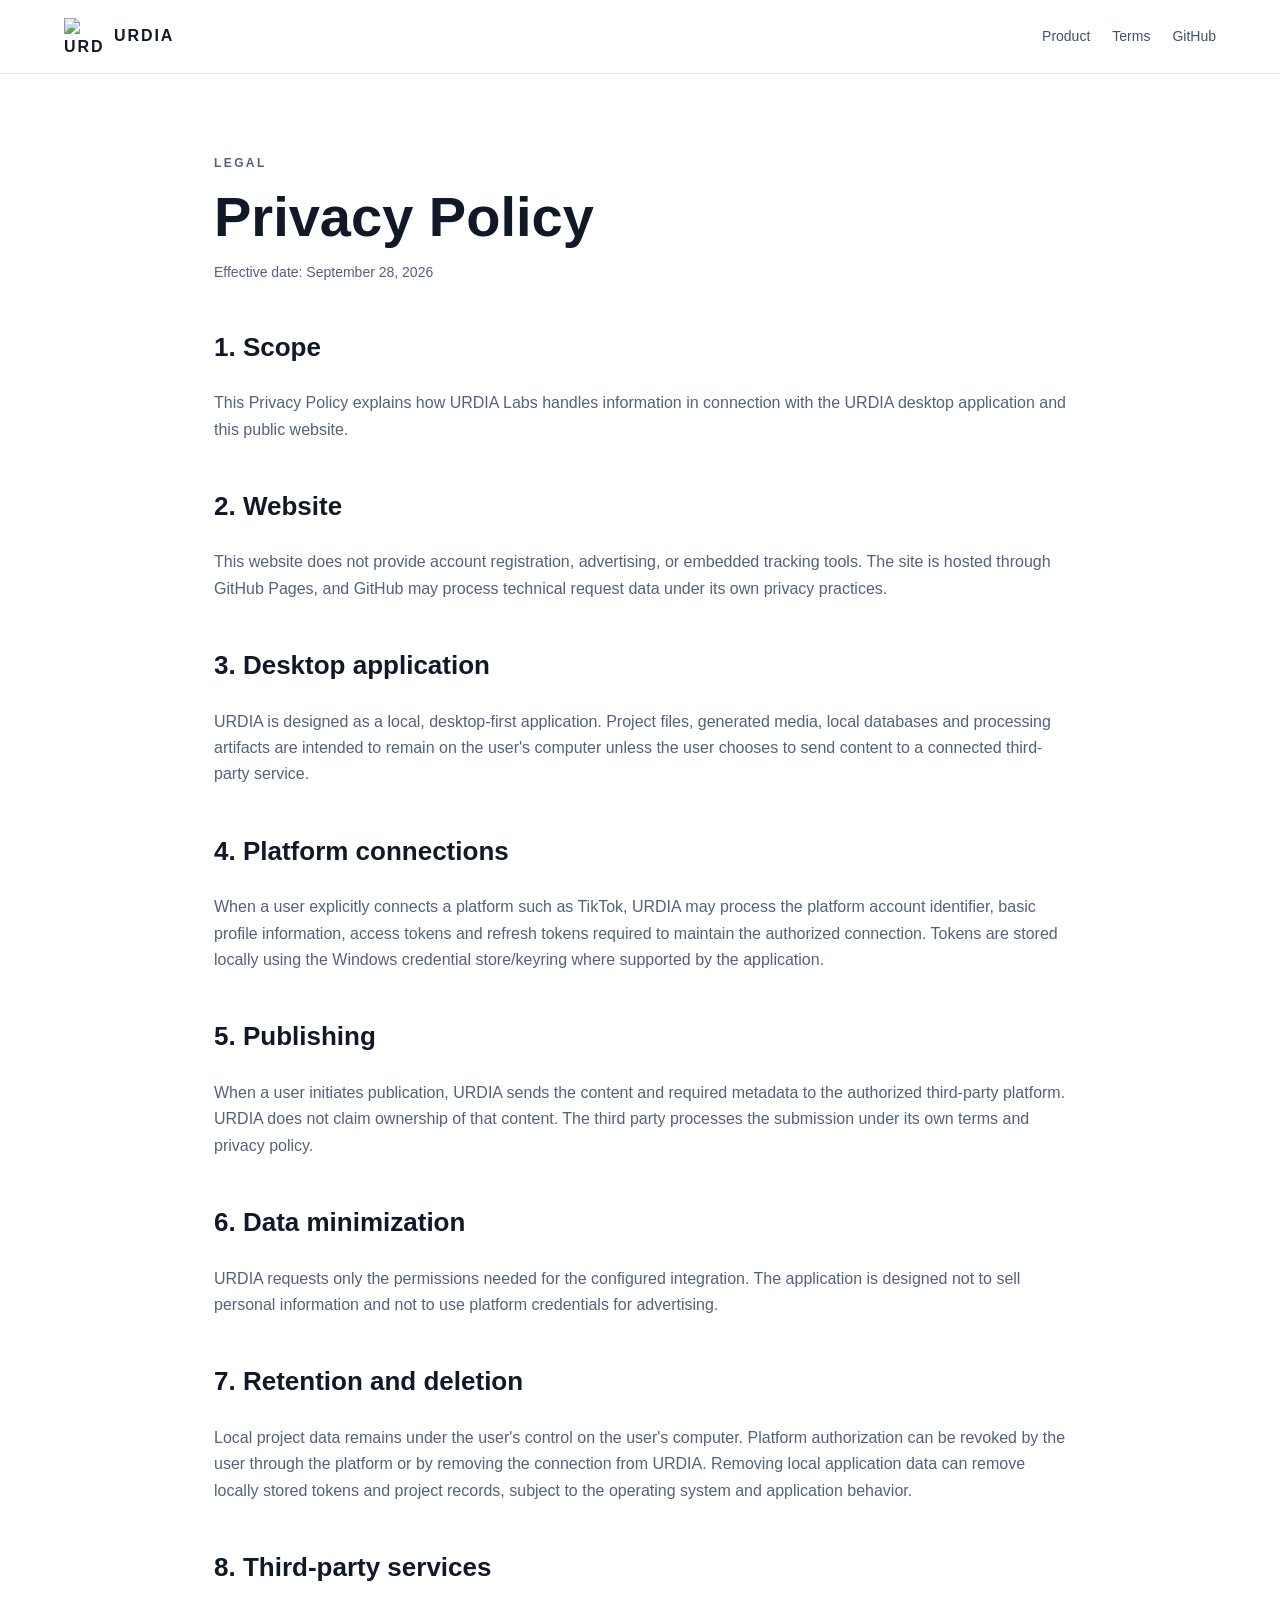
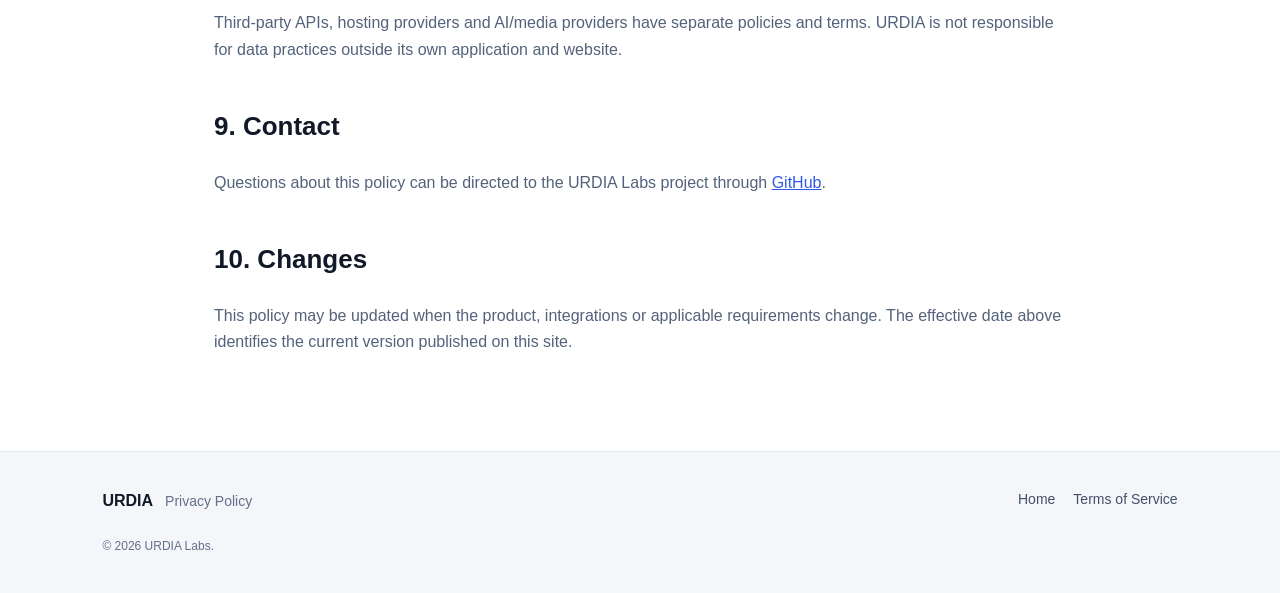
==== privacy.html @ 131a412d "feat: add official URDIA website and legal pages" ====
<!doctype html>
<html lang="en">
<head>
<meta charset="utf-8"><meta name="viewport" content="width=device-width,initial-scale=1">
<title>URDIA | Privacy Policy</title><link rel="icon" href="logo.svg"><link rel="stylesheet" href="styles.css">
</head>
<body>
<header class="nav"><a class="brand" href="index.html"><img src="logo.svg" alt="URDIA"><span>URDIA</span></a><nav><a href="index.html">Product</a><a href="terms.html">Terms</a><a href="https://github.com/urdia-labs" rel="noopener">GitHub</a></nav></header>
<main class="legal">
<p class="eyebrow">LEGAL</p><h1>Privacy Policy</h1><p class="meta">Effective date: September 28, 2026</p>
<h2>1. Scope</h2><p>This Privacy Policy explains how URDIA Labs handles information in connection with the URDIA desktop application and this public website.</p>
<h2>2. Website</h2><p>This website does not provide account registration, advertising, or embedded tracking tools. The site is hosted through GitHub Pages, and GitHub may process technical request data under its own privacy practices.</p>
<h2>3. Desktop application</h2><p>URDIA is designed as a local, desktop-first application. Project files, generated media, local databases and processing artifacts are intended to remain on the user's computer unless the user chooses to send content to a connected third-party service.</p>
<h2>4. Platform connections</h2><p>When a user explicitly connects a platform such as TikTok, URDIA may process the platform account identifier, basic profile information, access tokens and refresh tokens required to maintain the authorized connection. Tokens are stored locally using the Windows credential store/keyring where supported by the application.</p>
<h2>5. Publishing</h2><p>When a user initiates publication, URDIA sends the content and required metadata to the authorized third-party platform. URDIA does not claim ownership of that content. The third party processes the submission under its own terms and privacy policy.</p>
<h2>6. Data minimization</h2><p>URDIA requests only the permissions needed for the configured integration. The application is designed not to sell personal information and not to use platform credentials for advertising.</p>
<h2>7. Retention and deletion</h2><p>Local project data remains under the user's control on the user's computer. Platform authorization can be revoked by the user through the platform or by removing the connection from URDIA. Removing local application data can remove locally stored tokens and project records, subject to the operating system and application behavior.</p>
<h2>8. Third-party services</h2><p>Third-party APIs, hosting providers and AI/media providers have separate policies and terms. URDIA is not responsible for data practices outside its own application and website.</p>
<h2>9. Contact</h2><p>Questions about this policy can be directed to the URDIA Labs project through <a href="https://github.com/urdia-labs">GitHub</a>.</p>
<h2>10. Changes</h2><p>This policy may be updated when the product, integrations or applicable requirements change. The effective date above identifies the current version published on this site.</p>
</main>
<footer><div><strong>URDIA</strong><span>Privacy Policy</span></div><div class="footer-links"><a href="index.html">Home</a><a href="terms.html">Terms of Service</a></div><p>© 2026 URDIA Labs.</p></footer>
</body>
</html>
---- styles.css ----
:root{--bg:#08101f;--panel:#0d172b;--text:#eaf0ff;--muted:#9ba8c7;--accent:#4f7cff;--accent2:#c83dff;--line:#20304e}
*{box-sizing:border-box}html{scroll-behavior:smooth}body{margin:0;font-family:Inter,Segoe UI,Arial,sans-serif;background:#fff;color:#111827;line-height:1.65}
.nav{height:74px;display:flex;align-items:center;justify-content:space-between;padding:0 clamp(20px,5vw,72px);border-bottom:1px solid #e7eaf1;background:rgba(255,255,255,.96);position:sticky;top:0;z-index:5}
.brand{display:flex;align-items:center;gap:12px;text-decoration:none;color:#111827;font-weight:800;letter-spacing:.12em}.brand img{width:38px;height:38px}.nav nav{display:flex;gap:22px}.nav nav a,.footer-links a{color:#42506b;text-decoration:none;font-size:14px}.nav nav a:hover,.footer-links a:hover{color:#315be6}
.hero{min-height:630px;display:grid;grid-template-columns:1.15fr .85fr;gap:40px;align-items:center;padding:70px clamp(20px,8vw,120px);background:radial-gradient(circle at 80% 40%,#e7efff,transparent 40%),linear-gradient(180deg,#fff,#f7f9fd)}
.eyebrow{letter-spacing:.2em;font-size:12px;font-weight:800;color:#4666b3;margin:0 0 14px}.hero h1{font-size:clamp(44px,6vw,78px);line-height:1.03;letter-spacing:-.04em;max-width:760px;margin:0 0 24px}.lead{font-size:20px;color:#596780;max-width:760px}.compact{max-width:900px}.actions{display:flex;gap:14px;margin-top:30px}.button{display:inline-block;padding:12px 20px;border-radius:12px;background:#101a31;color:#fff;text-decoration:none;font-weight:700}.button.secondary{background:#edf2ff;color:#315be6}.hero-mark{display:flex;justify-content:center}.hero-mark img{width:min(390px,80%);filter:drop-shadow(0 24px 32px rgba(49,91,230,.22))}
.section{padding:90px clamp(20px,8vw,120px)}.section h2{font-size:clamp(34px,4vw,52px);line-height:1.1;margin:0 0 32px;letter-spacing:-.03em}.grid{display:grid;grid-template-columns:repeat(3,minmax(0,1fr));gap:18px}.grid article{padding:26px;border:1px solid #e2e7f0;border-radius:18px;background:#fff;box-shadow:0 8px 28px rgba(16,24,40,.04)}.grid h3{margin:0 0 8px}.grid p{color:#68758c;margin:0}.dark{background:var(--bg);color:var(--text)}.dark .eyebrow{color:#83a0ff}.principles{display:flex;flex-wrap:wrap;gap:12px}.principles span{border:1px solid #2a3d61;border-radius:999px;padding:11px 16px;color:#ced8ef}
.legal{max-width:900px;margin:auto;padding:80px 24px}.legal h1{font-size:56px;line-height:1.05;margin:0 0 8px}.legal h2{margin-top:42px;font-size:26px}.legal p{color:#53627b}.meta{color:#73809a;font-size:14px}.legal a{color:#315be6}
footer{padding:36px clamp(20px,8vw,120px);background:#f4f6fa;border-top:1px solid #e2e7f0;color:#647089;display:grid;grid-template-columns:1fr auto;gap:18px;align-items:start}footer strong{color:#111827;margin-right:12px}footer span{font-size:14px}.footer-links{display:flex;gap:18px}footer p{grid-column:1/-1;margin:4px 0 0;font-size:12px}
@media(max-width:800px){.nav nav{display:none}.hero{grid-template-columns:1fr;min-height:auto}.hero-mark{order:-1}.grid{grid-template-columns:1fr 1fr}footer{grid-template-columns:1fr}.footer-links{flex-wrap:wrap}footer p{grid-column:auto}}
@media(max-width:560px){.grid{grid-template-columns:1fr}.hero h1{font-size:44px}.section{padding-top:64px;padding-bottom:64px}}
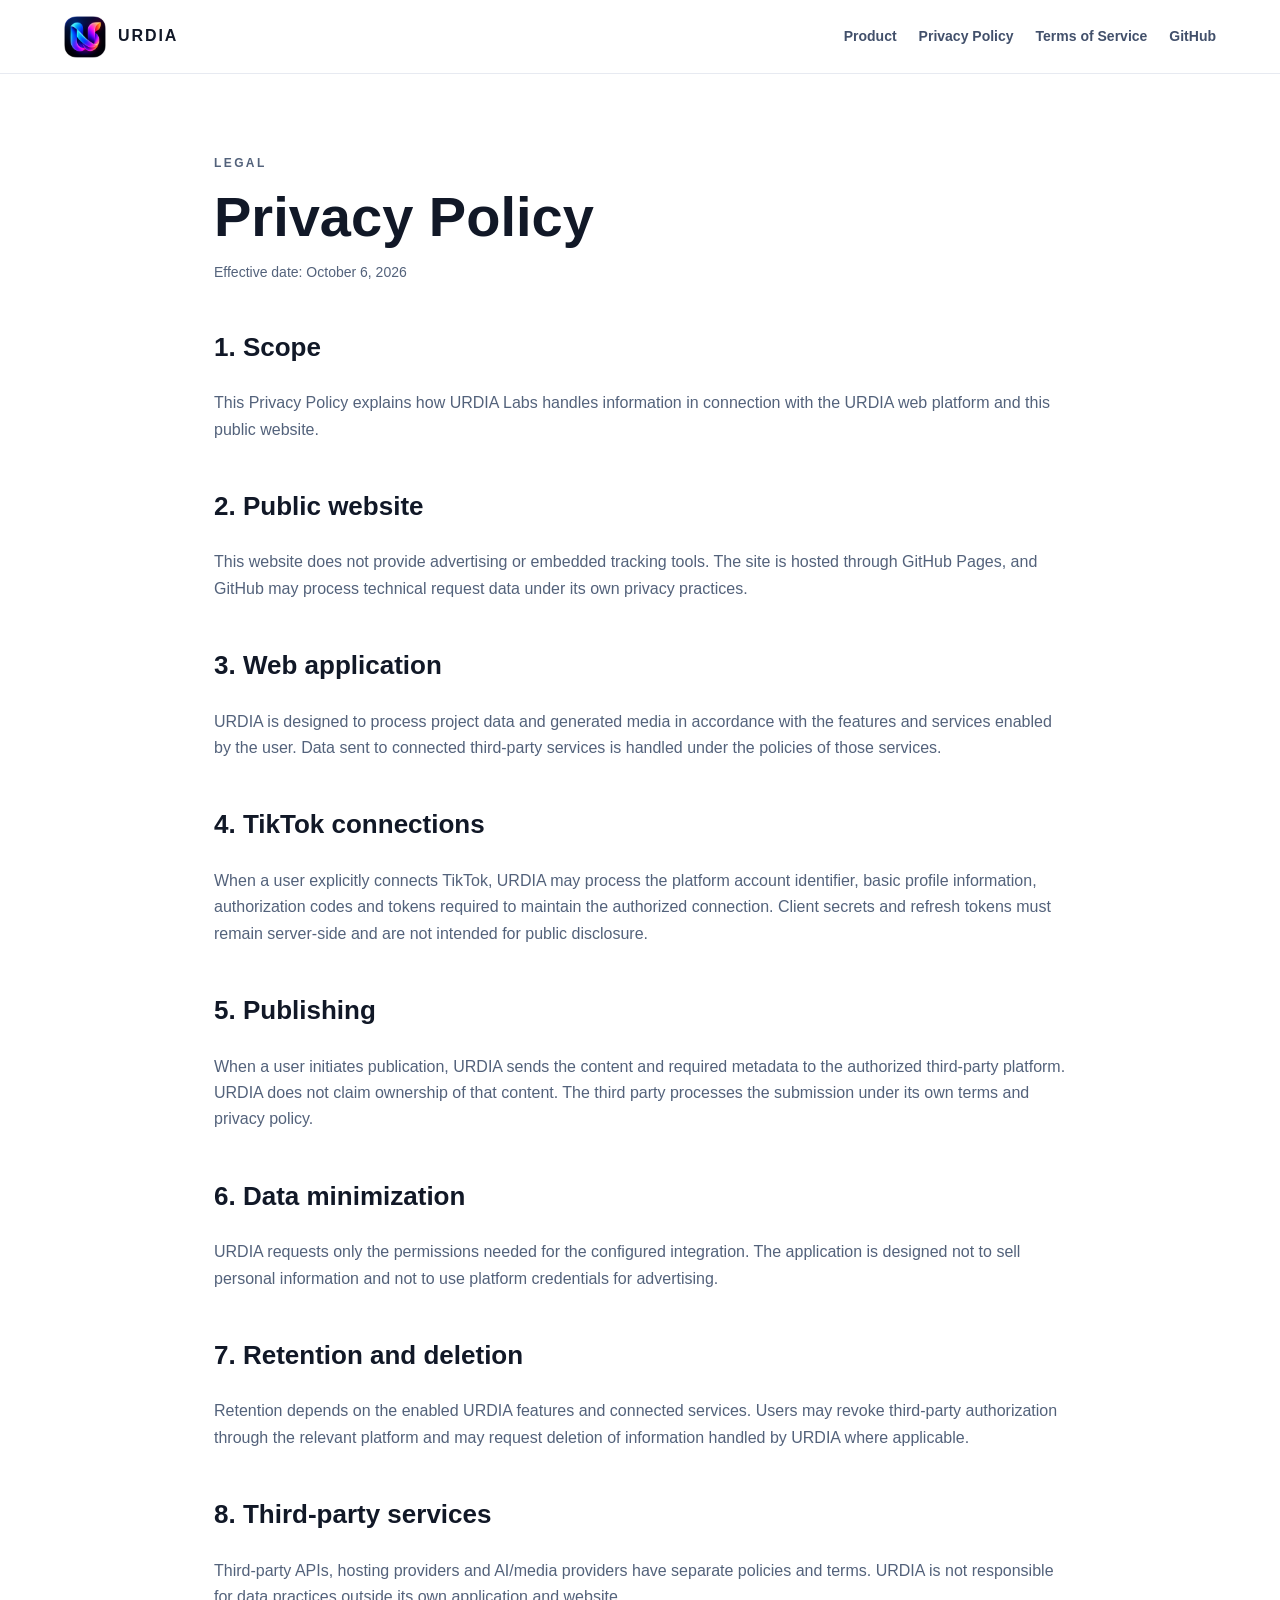
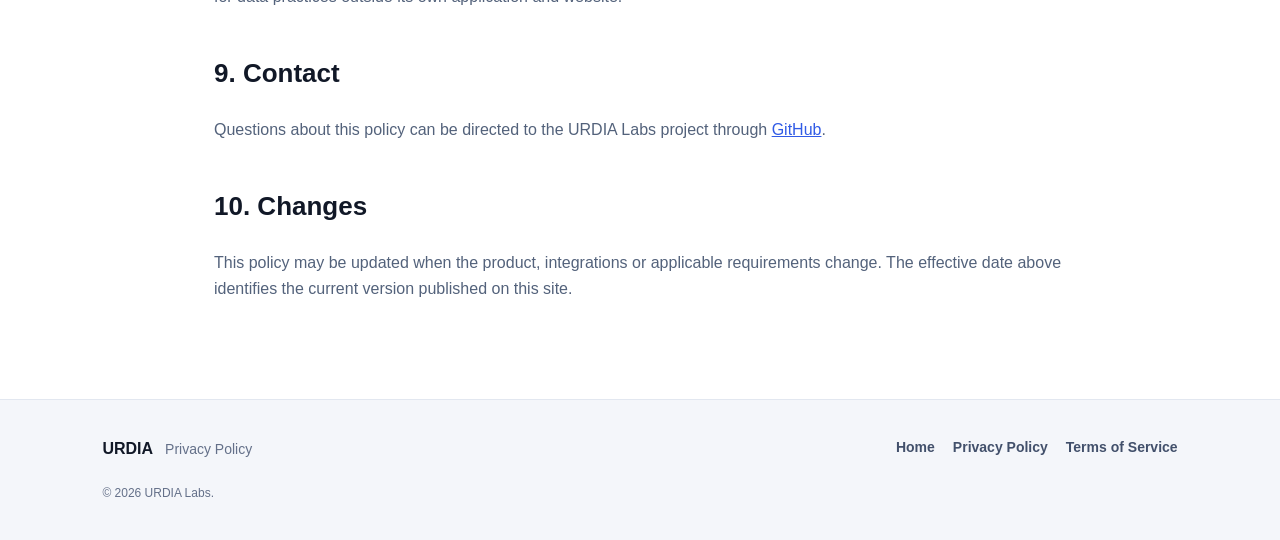
==== commit 1359d251: "Prepare public web presence for TikTok review" ====
--- a/privacy.html
+++ b/privacy.html
@@ -1,24 +1,33 @@
 <!doctype html>
 <html lang="en">
 <head>
-<meta charset="utf-8"><meta name="viewport" content="width=device-width,initial-scale=1">
-<title>URDIA | Privacy Policy</title><link rel="icon" href="logo.svg"><link rel="stylesheet" href="styles.css">
+<meta charset="utf-8">
+<meta name="viewport" content="width=device-width,initial-scale=1">
+<title>URDIA | Privacy Policy</title>
+<meta name="description" content="URDIA Privacy Policy">
+<link rel="icon" type="image/png" sizes="512x512" href="ICONTIKTOK.png">
+<link rel="apple-touch-icon" href="ICONTIKTOK.png">
+<link rel="stylesheet" href="styles.css">
 </head>
 <body>
-<header class="nav"><a class="brand" href="index.html"><img src="logo.svg" alt="URDIA"><span>URDIA</span></a><nav><a href="index.html">Product</a><a href="terms.html">Terms</a><a href="https://github.com/urdia-labs" rel="noopener">GitHub</a></nav></header>
+<header class="nav">
+<a class="brand" href="index.html"><img src="ICONTIKTOK.png" alt="URDIA"><span>URDIA</span></a>
+<nav aria-label="Primary navigation">
+<a href="index.html">Product</a><a href="privacy.html" aria-current="page">Privacy Policy</a><a href="terms.html">Terms of Service</a><a href="https://github.com/urdia-labs" rel="noopener noreferrer">GitHub</a>
+</nav>
+</header>
 <main class="legal">
-<p class="eyebrow">LEGAL</p><h1>Privacy Policy</h1><p class="meta">Effective date: September 28, 2026</p>
-<h2>1. Scope</h2><p>This Privacy Policy explains how URDIA Labs handles information in connection with the URDIA desktop application and this public website.</p>
-<h2>2. Website</h2><p>This website does not provide account registration, advertising, or embedded tracking tools. The site is hosted through GitHub Pages, and GitHub may process technical request data under its own privacy practices.</p>
-<h2>3. Desktop application</h2><p>URDIA is designed as a local, desktop-first application. Project files, generated media, local databases and processing artifacts are intended to remain on the user's computer unless the user chooses to send content to a connected third-party service.</p>
-<h2>4. Platform connections</h2><p>When a user explicitly connects a platform such as TikTok, URDIA may process the platform account identifier, basic profile information, access tokens and refresh tokens required to maintain the authorized connection. Tokens are stored locally using the Windows credential store/keyring where supported by the application.</p>
+<p class="eyebrow">LEGAL</p><h1>Privacy Policy</h1><p class="meta">Effective date: October 6, 2026</p>
+<h2>1. Scope</h2><p>This Privacy Policy explains how URDIA Labs handles information in connection with the URDIA web platform and this public website.</p>
+<h2>2. Public website</h2><p>This website does not provide advertising or embedded tracking tools. The site is hosted through GitHub Pages, and GitHub may process technical request data under its own privacy practices.</p>
+<h2>3. Web application</h2><p>URDIA is designed to process project data and generated media in accordance with the features and services enabled by the user. Data sent to connected third-party services is handled under the policies of those services.</p>
+<h2>4. TikTok connections</h2><p>When a user explicitly connects TikTok, URDIA may process the platform account identifier, basic profile information, authorization codes and tokens required to maintain the authorized connection. Client secrets and refresh tokens must remain server-side and are not intended for public disclosure.</p>
 <h2>5. Publishing</h2><p>When a user initiates publication, URDIA sends the content and required metadata to the authorized third-party platform. URDIA does not claim ownership of that content. The third party processes the submission under its own terms and privacy policy.</p>
-<h2>6. Data minimization</h2><p>URDIA requests only the permissions needed for the configured integration. The application is designed not to sell personal information and not to use platform credentials for advertising.</p>
-<h2>7. Retention and deletion</h2><p>Local project data remains under the user's control on the user's computer. Platform authorization can be revoked by the user through the platform or by removing the connection from URDIA. Removing local application data can remove locally stored tokens and project records, subject to the operating system and application behavior.</p>
+<h2>6. Data minimization</h2><p>URDIA requests only the permissions needed for the configured integration. The application is designed not to sell personal information and not to use platform credentials for advertising.</p><h2>7. Retention and deletion</h2><p>Retention depends on the enabled URDIA features and connected services. Users may revoke third-party authorization through the relevant platform and may request deletion of information handled by URDIA where applicable.</p>
 <h2>8. Third-party services</h2><p>Third-party APIs, hosting providers and AI/media providers have separate policies and terms. URDIA is not responsible for data practices outside its own application and website.</p>
-<h2>9. Contact</h2><p>Questions about this policy can be directed to the URDIA Labs project through <a href="https://github.com/urdia-labs">GitHub</a>.</p>
+<h2>9. Contact</h2><p>Questions about this policy can be directed to the URDIA Labs project through <a href="https://github.com/urdia-labs" rel="noopener noreferrer">GitHub</a>.</p>
 <h2>10. Changes</h2><p>This policy may be updated when the product, integrations or applicable requirements change. The effective date above identifies the current version published on this site.</p>
 </main>
-<footer><div><strong>URDIA</strong><span>Privacy Policy</span></div><div class="footer-links"><a href="index.html">Home</a><a href="terms.html">Terms of Service</a></div><p>© 2026 URDIA Labs.</p></footer>
+<footer><div><strong>URDIA</strong><span>Privacy Policy</span></div><div class="footer-links"><a href="index.html">Home</a><a href="privacy.html">Privacy Policy</a><a href="terms.html">Terms of Service</a></div><p>© 2026 URDIA Labs.</p></footer>
 </body>
-</html>
+</html>
--- a/styles.css
+++ b/styles.css
@@ -1,11 +1,39 @@
-:root{--bg:#08101f;--panel:#0d172b;--text:#eaf0ff;--muted:#9ba8c7;--accent:#4f7cff;--accent2:#c83dff;--line:#20304e}
-*{box-sizing:border-box}html{scroll-behavior:smooth}body{margin:0;font-family:Inter,Segoe UI,Arial,sans-serif;background:#fff;color:#111827;line-height:1.65}
-.nav{height:74px;display:flex;align-items:center;justify-content:space-between;padding:0 clamp(20px,5vw,72px);border-bottom:1px solid #e7eaf1;background:rgba(255,255,255,.96);position:sticky;top:0;z-index:5}
-.brand{display:flex;align-items:center;gap:12px;text-decoration:none;color:#111827;font-weight:800;letter-spacing:.12em}.brand img{width:38px;height:38px}.nav nav{display:flex;gap:22px}.nav nav a,.footer-links a{color:#42506b;text-decoration:none;font-size:14px}.nav nav a:hover,.footer-links a:hover{color:#315be6}
+:root{--bg:#08101f;--panel:#0d172b;--text:#eaf0ff;--muted:#9ba8c7;--accent:#4f7cff;--line:#20304e}
+*{box-sizing:border-box}
+html{scroll-behavior:smooth}
+body{margin:0;font-family:Inter,Segoe UI,Arial,sans-serif;background:#fff;color:#111827;line-height:1.65}
+a{transition:color .15s ease,background .15s ease}
+.nav{min-height:74px;display:flex;align-items:center;justify-content:space-between;gap:24px;padding:12px clamp(20px,5vw,72px);border-bottom:1px solid #e7eaf1;background:rgba(255,255,255,.98);position:sticky;top:0;z-index:5}
+.brand{display:flex;align-items:center;gap:12px;text-decoration:none;color:#111827;font-weight:800;letter-spacing:.12em;white-space:nowrap}
+.brand img{width:42px;height:42px;border-radius:10px;object-fit:contain}
+.nav nav{display:flex;flex-wrap:wrap;justify-content:flex-end;gap:10px 22px}
+.nav nav a,.footer-links a{color:#42506b;text-decoration:none;font-size:14px;font-weight:600}
+.nav nav a:hover,.footer-links a:hover{color:#315be6}
 .hero{min-height:630px;display:grid;grid-template-columns:1.15fr .85fr;gap:40px;align-items:center;padding:70px clamp(20px,8vw,120px);background:radial-gradient(circle at 80% 40%,#e7efff,transparent 40%),linear-gradient(180deg,#fff,#f7f9fd)}
-.eyebrow{letter-spacing:.2em;font-size:12px;font-weight:800;color:#4666b3;margin:0 0 14px}.hero h1{font-size:clamp(44px,6vw,78px);line-height:1.03;letter-spacing:-.04em;max-width:760px;margin:0 0 24px}.lead{font-size:20px;color:#596780;max-width:760px}.compact{max-width:900px}.actions{display:flex;gap:14px;margin-top:30px}.button{display:inline-block;padding:12px 20px;border-radius:12px;background:#101a31;color:#fff;text-decoration:none;font-weight:700}.button.secondary{background:#edf2ff;color:#315be6}.hero-mark{display:flex;justify-content:center}.hero-mark img{width:min(390px,80%);filter:drop-shadow(0 24px 32px rgba(49,91,230,.22))}
-.section{padding:90px clamp(20px,8vw,120px)}.section h2{font-size:clamp(34px,4vw,52px);line-height:1.1;margin:0 0 32px;letter-spacing:-.03em}.grid{display:grid;grid-template-columns:repeat(3,minmax(0,1fr));gap:18px}.grid article{padding:26px;border:1px solid #e2e7f0;border-radius:18px;background:#fff;box-shadow:0 8px 28px rgba(16,24,40,.04)}.grid h3{margin:0 0 8px}.grid p{color:#68758c;margin:0}.dark{background:var(--bg);color:var(--text)}.dark .eyebrow{color:#83a0ff}.principles{display:flex;flex-wrap:wrap;gap:12px}.principles span{border:1px solid #2a3d61;border-radius:999px;padding:11px 16px;color:#ced8ef}
+.eyebrow{letter-spacing:.2em;font-size:12px;font-weight:800;color:#4666b3;margin:0 0 14px}
+.hero h1{font-size:clamp(44px,6vw,78px);line-height:1.03;letter-spacing:-.04em;max-width:760px;margin:0 0 24px}
+.lead{font-size:20px;color:#596780;max-width:760px}.compact{max-width:900px}
+.actions{display:flex;flex-wrap:wrap;gap:14px;margin-top:30px}
+.button{display:inline-block;padding:12px 20px;border-radius:12px;background:#101a31;color:#fff;text-decoration:none;font-weight:700}
+.button.secondary{background:#edf2ff;color:#315be6}.button:hover{transform:translateY(-1px)}
+.hero-mark{display:flex;justify-content:center}.hero-mark img{width:min(390px,80%);max-height:390px;object-fit:contain;filter:drop-shadow(0 24px 32px rgba(49,91,230,.22))}
+.section{padding:90px clamp(20px,8vw,120px)}.section h2{font-size:clamp(34px,4vw,52px);line-height:1.1;margin:0 0 32px;letter-spacing:-.03em}
+.grid{display:grid;grid-template-columns:repeat(3,minmax(0,1fr));gap:18px}
+.grid article{padding:26px;border:1px solid #e2e7f0;border-radius:18px;background:#fff;box-shadow:0 8px 28px rgba(16,24,40,.04)}
+.grid h3{margin:0 0 8px}.grid p{color:#68758c;margin:0}
+.dark{background:var(--bg);color:var(--text)}.dark .eyebrow{color:#83a0ff}
+.principles{display:flex;flex-wrap:wrap;gap:12px}.principles span{border:1px solid #2a3d61;border-radius:999px;padding:11px 16px;color:#ced8ef}
 .legal{max-width:900px;margin:auto;padding:80px 24px}.legal h1{font-size:56px;line-height:1.05;margin:0 0 8px}.legal h2{margin-top:42px;font-size:26px}.legal p{color:#53627b}.meta{color:#73809a;font-size:14px}.legal a{color:#315be6}
-footer{padding:36px clamp(20px,8vw,120px);background:#f4f6fa;border-top:1px solid #e2e7f0;color:#647089;display:grid;grid-template-columns:1fr auto;gap:18px;align-items:start}footer strong{color:#111827;margin-right:12px}footer span{font-size:14px}.footer-links{display:flex;gap:18px}footer p{grid-column:1/-1;margin:4px 0 0;font-size:12px}
-@media(max-width:800px){.nav nav{display:none}.hero{grid-template-columns:1fr;min-height:auto}.hero-mark{order:-1}.grid{grid-template-columns:1fr 1fr}footer{grid-template-columns:1fr}.footer-links{flex-wrap:wrap}footer p{grid-column:auto}}
-@media(max-width:560px){.grid{grid-template-columns:1fr}.hero h1{font-size:44px}.section{padding-top:64px;padding-bottom:64px}}
+footer{padding:36px clamp(20px,8vw,120px);background:#f4f6fa;border-top:1px solid #e2e7f0;color:#647089;display:grid;grid-template-columns:1fr auto;gap:18px;align-items:start}
+footer strong{color:#111827;margin-right:12px}footer span{font-size:14px}.footer-links{display:flex;flex-wrap:wrap;gap:18px}footer p{grid-column:1/-1;margin:4px 0 0;font-size:12px}@media(max-width:900px){
+.nav{align-items:flex-start}.nav nav{gap:8px 14px}
+.hero{grid-template-columns:1fr;min-height:auto}.hero-mark{order:-1}.hero-mark img{width:220px}
+.grid{grid-template-columns:1fr 1fr}
+footer{grid-template-columns:1fr}.footer-links{justify-content:flex-start}footer p{grid-column:auto}
+}
+@media(max-width:560px){
+.nav{position:static;flex-direction:column;align-items:flex-start}
+.nav nav{justify-content:flex-start}.hero h1{font-size:44px}
+.section{padding-top:64px;padding-bottom:64px}.grid{grid-template-columns:1fr}
+.legal{padding-top:56px}.legal h1{font-size:44px}
+}
